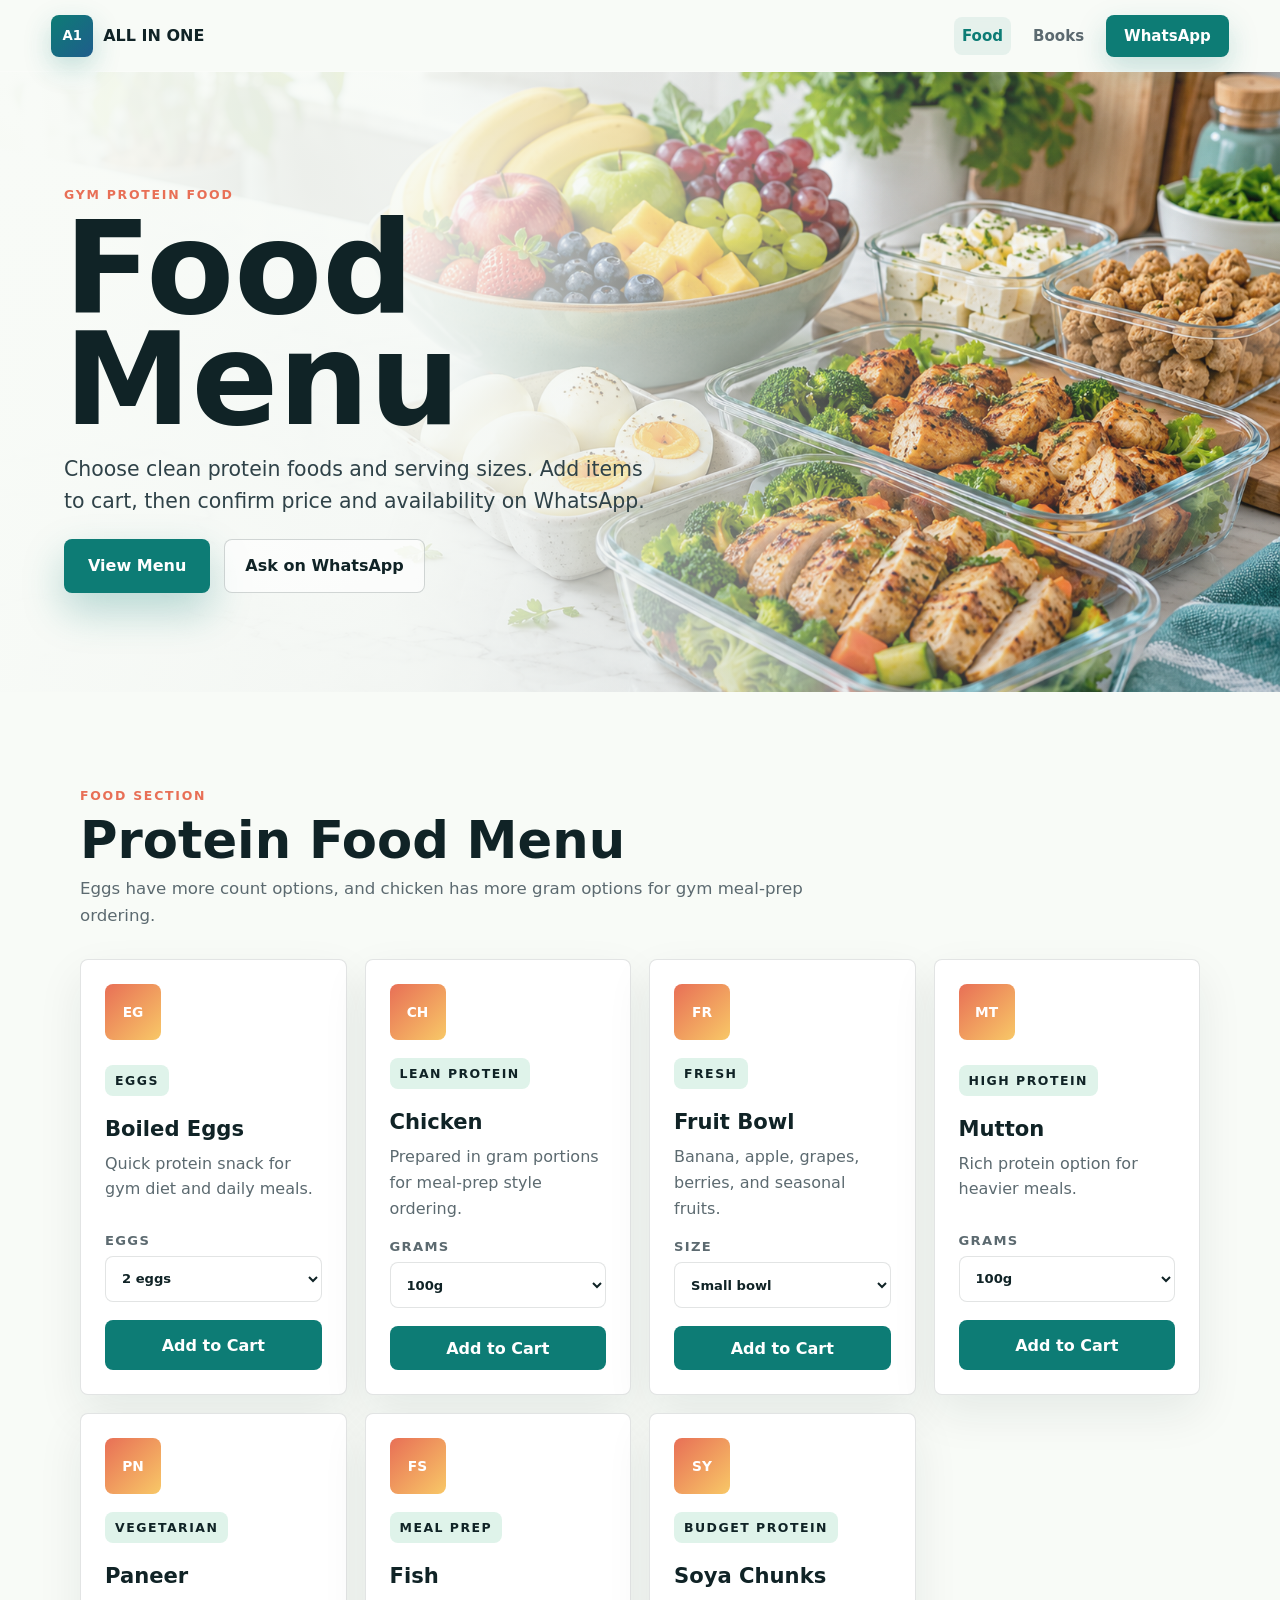
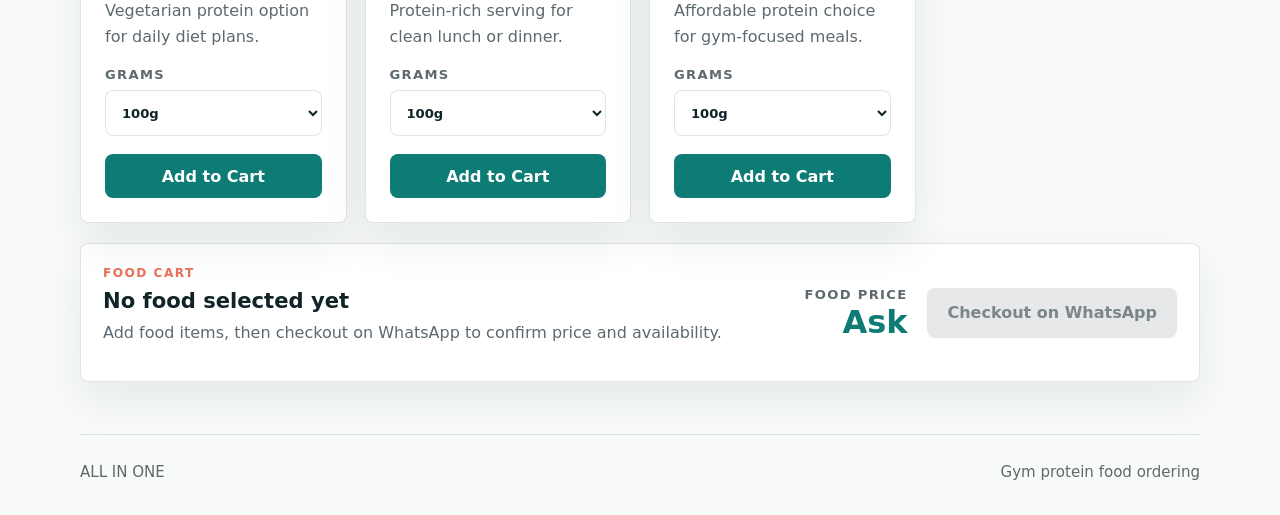
==== food.html @ ade4d728 "Initial commit: PES ALL IN ONE web application" ====
<!DOCTYPE html>
<html lang="en">
  <head>
    <meta charset="UTF-8" />
    <meta name="viewport" content="width=device-width, initial-scale=1.0" />
    <title>ALL IN ONE | Gym Protein Food</title>
    <meta
      name="description"
      content="Order gym protein foods like boiled eggs, chicken, fruit bowl, mutton, paneer, fish, and soya through WhatsApp."
    />
    <link rel="stylesheet" href="styles.css" />
  </head>
  <body data-page="food">
    <header class="site-header" aria-label="ALL IN ONE food header">
      <a class="brand" href="index.html" aria-label="ALL IN ONE home">
        <span class="brand-mark">A1</span>
        <span>ALL IN ONE</span>
      </a>
      <nav class="nav-actions" aria-label="Primary pages">
        <a class="active" href="food.html">Food</a>
        <a href="books.html">Books</a>
        <a class="nav-button js-whatsapp-link" href="#">WhatsApp</a>
      </nav>
    </header>

    <main>
      <section class="hero page-hero" aria-label="Gym food hero">
        <img
          class="hero-image"
          src="assets/food-hero.png"
          alt="Fruit bowl, boiled eggs, and grilled chicken meal prep"
        />
        <div class="hero-overlay" aria-hidden="true"></div>
        <div class="hero-content">
          <p class="eyebrow">Gym Protein Food</p>
          <h1>Food Menu</h1>
          <p class="hero-copy">
            Choose clean protein foods and serving sizes. Add items to cart, then confirm price and availability on WhatsApp.
          </p>
          <div class="hero-actions">
            <a class="primary-action" href="#food-menu">View Menu</a>
            <a class="secondary-action js-whatsapp-link" href="#">Ask on WhatsApp</a>
          </div>
        </div>
      </section>

      <section class="catalog-section" id="food-menu" aria-labelledby="food-title">
        <div class="section-heading">
          <p class="eyebrow">Food Section</p>
          <h2 id="food-title">Protein Food Menu</h2>
          <p class="section-copy">
            Eggs have more count options, and chicken has more gram options for gym meal-prep ordering.
          </p>
        </div>

        <div class="food-grid">
          <article class="food-card" data-food-name="Boiled Eggs">
            <div class="food-icon">EG</div>
            <div>
              <p class="subject">Eggs</p>
              <h3>Boiled Eggs</h3>
              <p>Quick protein snack for gym diet and daily meals.</p>
            </div>
            <label>
              Eggs
              <select class="food-serving">
                <option>2 eggs</option>
                <option>4 eggs</option>
                <option>6 eggs</option>
                <option>8 eggs</option>
                <option>10 eggs</option>
                <option>12 eggs</option>
                <option>15 eggs</option>
                <option>30 eggs</option>
              </select>
            </label>
            <button class="cart-button js-food-add" type="button">Add to Cart</button>
          </article>

          <article class="food-card" data-food-name="Chicken">
            <div class="food-icon">CH</div>
            <div>
              <p class="subject">Lean Protein</p>
              <h3>Chicken</h3>
              <p>Prepared in gram portions for meal-prep style ordering.</p>
            </div>
            <label>
              Grams
              <select class="food-serving">
                <option>100g</option>
                <option>150g</option>
                <option>200g</option>
                <option>250g</option>
                <option>300g</option>
                <option>500g</option>
                <option>750g</option>
                <option>1kg</option>
              </select>
            </label>
            <button class="cart-button js-food-add" type="button">Add to Cart</button>
          </article>

          <article class="food-card" data-food-name="Fruit Bowl">
            <div class="food-icon">FR</div>
            <div>
              <p class="subject">Fresh</p>
              <h3>Fruit Bowl</h3>
              <p>Banana, apple, grapes, berries, and seasonal fruits.</p>
            </div>
            <label>
              Size
              <select class="food-serving">
                <option>Small bowl</option>
                <option>Medium bowl</option>
                <option>Large bowl</option>
              </select>
            </label>
            <button class="cart-button js-food-add" type="button">Add to Cart</button>
          </article>

          <article class="food-card" data-food-name="Mutton">
            <div class="food-icon">MT</div>
            <div>
              <p class="subject">High Protein</p>
              <h3>Mutton</h3>
              <p>Rich protein option for heavier meals.</p>
            </div>
            <label>
              Grams
              <select class="food-serving">
                <option>100g</option>
                <option>250g</option>
                <option>500g</option>
                <option>750g</option>
                <option>1kg</option>
              </select>
            </label>
            <button class="cart-button js-food-add" type="button">Add to Cart</button>
          </article>

          <article class="food-card" data-food-name="Paneer">
            <div class="food-icon">PN</div>
            <div>
              <p class="subject">Vegetarian</p>
              <h3>Paneer</h3>
              <p>Vegetarian protein option for daily diet plans.</p>
            </div>
            <label>
              Grams
              <select class="food-serving">
                <option>100g</option>
                <option>250g</option>
                <option>500g</option>
                <option>750g</option>
                <option>1kg</option>
              </select>
            </label>
            <button class="cart-button js-food-add" type="button">Add to Cart</button>
          </article>

          <article class="food-card" data-food-name="Fish">
            <div class="food-icon">FS</div>
            <div>
              <p class="subject">Meal Prep</p>
              <h3>Fish</h3>
              <p>Protein-rich serving for clean lunch or dinner.</p>
            </div>
            <label>
              Grams
              <select class="food-serving">
                <option>100g</option>
                <option>250g</option>
                <option>500g</option>
                <option>750g</option>
                <option>1kg</option>
              </select>
            </label>
            <button class="cart-button js-food-add" type="button">Add to Cart</button>
          </article>

          <article class="food-card" data-food-name="Soya Chunks">
            <div class="food-icon">SY</div>
            <div>
              <p class="subject">Budget Protein</p>
              <h3>Soya Chunks</h3>
              <p>Affordable protein choice for gym-focused meals.</p>
            </div>
            <label>
              Grams
              <select class="food-serving">
                <option>100g</option>
                <option>250g</option>
                <option>500g</option>
                <option>750g</option>
                <option>1kg</option>
              </select>
            </label>
            <button class="cart-button js-food-add" type="button">Add to Cart</button>
          </article>
        </div>

        <aside class="cart-panel" aria-label="Food cart summary">
          <div>
            <div class="cart-header-row">
              <p class="cart-label">Food Cart</p>
              <button type="button" class="cart-clear-btn" id="cart-clear-btn" style="display: none;" aria-label="Clear all food items">Clear all</button>
            </div>
            <h3 id="cart-title">No food selected yet</h3>
            <p class="cart-note" id="cart-note">Add food items, then checkout on WhatsApp to confirm price and availability.</p>
            <ul class="cart-items" id="cart-items"></ul>
          </div>
          <div class="cart-total" aria-live="polite">
            <span id="cart-total-label">Food Price</span>
            <strong id="cart-total">Ask</strong>
          </div>
          <a class="cart-checkout js-whatsapp-link" href="#" aria-disabled="true">Checkout on WhatsApp</a>
        </aside>
      </section>
    </main>

    <footer class="site-footer">
      <span>ALL IN ONE</span>
      <span>Gym protein food ordering</span>
    </footer>

    <script src="script.js"></script>
  </body>
</html>
---- styles.css ----
:root {
  --ink: #102326;
  --muted: #5c6a70;
  --paper: #f8fbf7;
  --teal: #0d7c75;
  --mint: #dff3ea;
  --coral: #e86f56;
  --sun: #f8c867;
  --blue: #1f5d8c;
  --line: rgba(16, 35, 38, 0.12);
  --shadow: 0 24px 70px rgba(16, 35, 38, 0.16);
  font-family: Inter, ui-sans-serif, system-ui, -apple-system, BlinkMacSystemFont, "Segoe UI", sans-serif;
}

* {
  box-sizing: border-box;
}

html {
  scroll-behavior: smooth;
}

body {
  margin: 0;
  color: var(--ink);
  background: var(--paper);
  min-width: 320px;
}

a {
  color: inherit;
  text-decoration: none;
}

button,
select,
a {
  -webkit-tap-highlight-color: transparent;
}

a:focus-visible,
button:focus-visible,
select:focus-visible {
  outline: 3px solid rgba(232, 111, 86, 0.45);
  outline-offset: 3px;
}

.site-header {
  position: sticky;
  top: 0;
  z-index: 20;
  display: flex;
  align-items: center;
  justify-content: space-between;
  gap: 18px;
  min-height: 72px;
  padding: 14px clamp(18px, 4vw, 56px);
  border-bottom: 1px solid rgba(255, 255, 255, 0.26);
  background: rgba(248, 251, 247, 0.86);
  backdrop-filter: blur(18px);
}

.brand {
  display: inline-flex;
  align-items: center;
  gap: 10px;
  font-weight: 800;
  letter-spacing: 0;
  transition: transform 160ms ease;
}

.brand:hover {
  transform: translateY(-1px);
}

.brand-mark {
  display: grid;
  place-items: center;
  width: 42px;
  height: 42px;
  border-radius: 8px;
  color: #fff;
  background: linear-gradient(135deg, var(--teal), var(--blue));
  box-shadow: 0 10px 28px rgba(13, 124, 117, 0.24);
  font-size: 0.83rem;
}

.nav-actions {
  display: flex;
  align-items: center;
  gap: 14px;
  color: var(--muted);
  font-weight: 700;
  font-size: 0.94rem;
}

.nav-actions a {
  border-radius: 8px;
  transition: color 160ms ease, background 160ms ease, transform 160ms ease;
}

.nav-actions a:not(.nav-button) {
  padding: 10px 8px;
}

.nav-actions a:hover {
  color: var(--teal);
  transform: translateY(-1px);
}

.nav-actions a.active {
  color: var(--teal);
  background: rgba(13, 124, 117, 0.08);
}

.nav-button {
  display: inline-flex;
  align-items: center;
  justify-content: center;
  min-height: 42px;
  padding: 0 18px;
  border-radius: 8px;
  color: #fff;
  background: var(--teal);
  box-shadow: 0 12px 30px rgba(13, 124, 117, 0.22);
}

.nav-button:hover {
  color: #fff;
  background: #0b6d67;
  box-shadow: 0 16px 34px rgba(13, 124, 117, 0.28);
}

.hero {
  position: relative;
  min-height: min(760px, calc(100svh - 66px));
  isolation: isolate;
  overflow: hidden;
  display: grid;
  align-items: center;
  padding: clamp(44px, 7vw, 92px) clamp(18px, 5vw, 74px);
}

.landing-hero {
  position: relative;
  min-height: min(760px, calc(100svh - 66px));
  isolation: isolate;
  overflow: hidden;
  display: grid;
  align-items: center;
  padding: clamp(44px, 7vw, 92px) clamp(18px, 5vw, 74px);
}

.page-hero {
  min-height: min(620px, calc(100svh - 66px));
}

.hero-image,
.hero-overlay {
  position: absolute;
  inset: 0;
  width: 100%;
  height: 100%;
}

.hero-image {
  z-index: -3;
  object-fit: cover;
  object-position: 64% center;
}

.hero-overlay {
  z-index: -2;
  background:
    linear-gradient(90deg, rgba(248, 251, 247, 0.98) 0%, rgba(248, 251, 247, 0.88) 33%, rgba(248, 251, 247, 0.22) 69%, rgba(248, 251, 247, 0.05) 100%),
    linear-gradient(0deg, rgba(16, 35, 38, 0.1), rgba(16, 35, 38, 0.02));
}

.hero-content {
  max-width: 670px;
  padding-top: 16px;
}

.landing-content {
  max-width: 900px;
  padding-top: 16px;
}

.eyebrow {
  margin: 0 0 12px;
  color: var(--coral);
  font-size: 0.78rem;
  font-weight: 900;
  letter-spacing: 0.14em;
  text-transform: uppercase;
}

h1,
h2,
h3,
p {
  margin-top: 0;
}

h1 {
  margin-bottom: 18px;
  font-size: clamp(3.5rem, 10vw, 8.5rem);
  line-height: 0.86;
  letter-spacing: 0;
}

h2 {
  margin-bottom: 10px;
  font-size: clamp(2rem, 4vw, 3.6rem);
  line-height: 1;
  letter-spacing: 0;
}

h3 {
  margin-bottom: 10px;
  font-size: 1.32rem;
  letter-spacing: 0;
}

.hero-copy {
  max-width: 590px;
  color: #2f4248;
  font-size: clamp(1.05rem, 2vw, 1.28rem);
  line-height: 1.6;
}

.hero-price {
  display: flex;
  align-items: baseline;
  flex-wrap: wrap;
  gap: 12px 18px;
  margin: 28px 0;
}

.price {
  font-size: clamp(2.4rem, 5vw, 4.4rem);
  line-height: 1;
  font-weight: 900;
  color: var(--teal);
}

.compare {
  color: var(--muted);
  font-weight: 800;
}

.hero-actions {
  display: flex;
  align-items: center;
  flex-wrap: wrap;
  gap: 14px;
}

.choice-grid {
  display: grid;
  grid-template-columns: repeat(2, minmax(0, 1fr));
  gap: 18px;
  max-width: 840px;
  margin-top: 36px;
}

.choice-card {
  display: grid;
  grid-template-columns: auto 1fr;
  align-items: center;
  gap: 16px;
  min-height: 138px;
  padding: 22px;
  border: 1px solid rgba(16, 35, 38, 0.12);
  border-radius: 8px;
  background: rgba(255, 255, 255, 0.82);
  box-shadow: 0 20px 54px rgba(16, 35, 38, 0.14);
  backdrop-filter: blur(12px);
  transition: transform 180ms ease, box-shadow 180ms ease, border-color 180ms ease;
}

.choice-card:hover {
  transform: translateY(-4px);
  border-color: rgba(13, 124, 117, 0.28);
  box-shadow: 0 24px 64px rgba(16, 35, 38, 0.18);
}

.choice-icon {
  display: grid;
  place-items: center;
  width: 58px;
  height: 58px;
  border-radius: 8px;
  color: #fff;
  font-weight: 900;
}

.food-choice .choice-icon {
  background: linear-gradient(135deg, var(--coral), var(--sun));
}

.book-choice .choice-icon {
  background: linear-gradient(135deg, var(--teal), var(--blue));
}

.choice-card strong,
.choice-card small {
  display: block;
}

.choice-card strong {
  margin-bottom: 8px;
  font-size: 1.42rem;
}

.choice-card small {
  color: var(--muted);
  font-size: 0.96rem;
  line-height: 1.45;
}

.primary-action,
.secondary-action {
  display: inline-flex;
  align-items: center;
  justify-content: center;
  min-height: 54px;
  border-radius: 8px;
  font-weight: 900;
  transition: transform 160ms ease, box-shadow 160ms ease, background 160ms ease, border-color 160ms ease, color 160ms ease;
}

.primary-action {
  gap: 10px;
  padding: 0 24px;
  color: #fff;
  background: var(--teal);
  box-shadow: 0 18px 42px rgba(13, 124, 117, 0.28);
}

.primary-action:hover {
  transform: translateY(-2px);
  background: #0b6d67;
  box-shadow: 0 22px 50px rgba(13, 124, 117, 0.34);
}

.primary-action.dark {
  background: var(--ink);
  box-shadow: none;
}

.secondary-action {
  padding: 0 20px;
  border: 1px solid rgba(16, 35, 38, 0.18);
  background: rgba(255, 255, 255, 0.62);
  color: var(--ink);
}

.secondary-action:hover {
  transform: translateY(-2px);
  border-color: rgba(13, 124, 117, 0.36);
  background: #fff;
  box-shadow: 0 14px 32px rgba(16, 35, 38, 0.1);
}

.button-icon {
  display: inline-grid;
  place-items: center;
  width: 22px;
  height: 22px;
  flex: 0 0 auto;
}

.button-icon svg {
  display: block;
  width: 100%;
  height: 100%;
  fill: currentColor;
}

.value-strip {
  display: grid;
  grid-template-columns: repeat(3, minmax(0, 1fr));
  gap: 1px;
  width: min(1120px, calc(100% - 36px));
  margin: -44px auto 0;
  position: relative;
  z-index: 4;
  overflow: hidden;
  border-radius: 8px;
  background: var(--line);
  box-shadow: var(--shadow);
}

.value-strip div {
  min-height: 118px;
  padding: 26px;
  background: #fff;
}

.value-strip strong,
.value-strip span {
  display: block;
}

.value-strip strong {
  margin-bottom: 8px;
  font-size: 1.05rem;
}

.value-strip span {
  color: var(--muted);
  line-height: 1.45;
}

.catalog-section {
  width: min(1120px, calc(100% - 36px));
  margin: 96px auto 0;
}

.section-heading {
  max-width: 760px;
  margin-bottom: 30px;
}

.section-copy {
  margin-bottom: 0;
  color: var(--muted);
  font-size: 1.04rem;
  line-height: 1.6;
}

.books-section {
  margin-top: 72px;
}

.book-grid {
  display: grid;
  grid-template-columns: repeat(auto-fit, minmax(min(100%, 260px), 1fr));
  gap: 18px;
}

.food-grid {
  display: grid;
  grid-template-columns: repeat(auto-fit, minmax(min(100%, 260px), 1fr));
  gap: 18px;
}

.food-card {
  display: grid;
  gap: 18px;
  min-height: 370px;
  padding: 24px;
  border: 1px solid var(--line);
  border-radius: 8px;
  background: #fff;
  box-shadow: 0 18px 46px rgba(16, 35, 38, 0.08);
  transition: transform 180ms ease, box-shadow 180ms ease, border-color 180ms ease;
}

.food-card:hover,
.book-card:hover {
  transform: translateY(-4px);
  border-color: rgba(13, 124, 117, 0.24);
  box-shadow: 0 24px 58px rgba(16, 35, 38, 0.13);
}

.food-icon {
  display: grid;
  place-items: center;
  width: 56px;
  height: 56px;
  border-radius: 8px;
  color: #fff;
  background: linear-gradient(135deg, var(--coral), var(--sun));
  font-size: 0.86rem;
  font-weight: 900;
}

.food-card p:not(.subject) {
  margin-bottom: 0;
  color: var(--muted);
  line-height: 1.6;
}

.food-card label {
  display: grid;
  gap: 8px;
  margin-top: auto;
  color: var(--muted);
  font-size: 0.82rem;
  font-weight: 900;
  text-transform: uppercase;
  letter-spacing: 0.1em;
}

.food-serving {
  width: 100%;
  min-height: 46px;
  padding: 0 12px;
  border: 1px solid var(--line);
  border-radius: 8px;
  color: var(--ink);
  background: #fff;
  font: inherit;
  font-weight: 800;
  text-transform: none;
  letter-spacing: 0;
  transition: border-color 160ms ease, box-shadow 160ms ease;
}

.food-serving:hover,
.food-serving:focus {
  border-color: rgba(13, 124, 117, 0.44);
  box-shadow: 0 0 0 4px rgba(13, 124, 117, 0.08);
}

.book-card {
  display: grid;
  grid-template-rows: 13px 1fr;
  min-height: 360px;
  overflow: hidden;
  border: 1px solid var(--line);
  border-radius: 8px;
  background: #fff;
  box-shadow: 0 18px 46px rgba(16, 35, 38, 0.08);
  transition: transform 180ms ease, box-shadow 180ms ease, border-color 180ms ease;
}

.book-color {
  width: 100%;
}

.pharmacology {
  background: var(--teal);
}

.microbiology {
  background: var(--coral);
}

.pathology {
  background: var(--blue);
}

.book-details {
  display: flex;
  flex-direction: column;
  padding: 28px;
}

.subject {
  width: fit-content;
  margin-bottom: 20px;
  padding: 8px 10px;
  border-radius: 8px;
  color: var(--ink);
  background: var(--mint);
  font-size: 0.78rem;
  font-weight: 900;
  text-transform: uppercase;
  letter-spacing: 0.12em;
}

.book-details > p:last-of-type {
  margin-bottom: 24px;
  color: var(--muted);
  line-height: 1.6;
}

.book-buy-row {
  display: flex;
  align-items: center;
  justify-content: space-between;
  gap: 12px;
  margin-top: auto;
  padding-top: 22px;
  border-top: 1px solid var(--line);
}

.book-price {
  color: var(--ink);
  font-size: 1.42rem;
  font-weight: 900;
}

.cart-button,
.cart-checkout {
  border: 0;
  border-radius: 8px;
  font: inherit;
  font-weight: 900;
  cursor: pointer;
  transition: transform 160ms ease, background 160ms ease, color 160ms ease, box-shadow 160ms ease;
}

.cart-button {
  min-height: 44px;
  padding: 0 16px;
  color: #fff;
  background: var(--teal);
}

.cart-button:hover,
.cart-checkout:hover {
  transform: translateY(-2px);
  box-shadow: 0 14px 30px rgba(16, 35, 38, 0.16);
}

.cart-button:hover {
  background: #0b6d67;
}

.cart-button.is-selected {
  color: var(--ink);
  background: var(--sun);
}

.cart-panel {
  display: grid;
  grid-template-columns: 1fr auto auto;
  align-items: center;
  gap: 20px;
  margin-top: 20px;
  padding: 22px;
  border: 1px solid var(--line);
  border-radius: 8px;
  background: #fff;
  box-shadow: 0 18px 46px rgba(16, 35, 38, 0.08);
}

.cart-header-row {
  display: flex;
  align-items: center;
  justify-content: space-between;
  gap: 12px;
  margin-bottom: 8px;
}

.cart-label {
  margin-bottom: 0;
  color: var(--coral);
  font-size: 0.76rem;
  font-weight: 900;
  letter-spacing: 0.12em;
  text-transform: uppercase;
}

.cart-clear-btn {
  display: inline-flex;
  align-items: center;
  gap: 4px;
  padding: 4px 10px;
  border: 1px solid rgba(220, 38, 38, 0.25);
  border-radius: 6px;
  background: rgba(220, 38, 38, 0.08);
  color: #dc2626;
  font-family: inherit;
  font-size: 0.76rem;
  font-weight: 700;
  cursor: pointer;
  transition: all 0.2s ease;
}

.cart-clear-btn:hover {
  background: #dc2626;
  color: #ffffff;
  border-color: #dc2626;
  box-shadow: 0 4px 12px rgba(220, 38, 38, 0.2);
}

.cart-panel h3 {
  margin-bottom: 8px;
}

.cart-note {
  margin-bottom: 0;
  color: var(--muted);
  line-height: 1.5;
}

.cart-items {
  display: grid;
  gap: 8px;
  margin: 14px 0 0;
  padding: 0;
  list-style: none;
}

.cart-items li {
  display: flex;
  align-items: center;
  justify-content: space-between;
  gap: 12px;
  padding: 8px 12px;
  border-radius: 8px;
  color: var(--ink);
  background: var(--mint);
  font-weight: 800;
  line-height: 1.35;
  transition: transform 0.15s ease, background 0.15s ease;
}

.cart-item-name {
  flex: 1;
  min-width: 0;
  word-break: break-word;
}

.cart-item-remove {
  display: inline-flex;
  align-items: center;
  gap: 6px;
  padding: 5px 10px;
  border: 1px solid rgba(220, 38, 38, 0.25);
  border-radius: 6px;
  background: #ffffff;
  color: #dc2626;
  font-family: inherit;
  font-size: 0.78rem;
  font-weight: 700;
  line-height: 1;
  cursor: pointer;
  flex-shrink: 0;
  transition: all 0.18s ease;
  box-shadow: 0 1px 3px rgba(16, 35, 38, 0.06);
}

.cart-item-remove svg {
  display: block;
  flex-shrink: 0;
}

.cart-item-remove:hover {
  background: #dc2626;
  border-color: #dc2626;
  color: #ffffff;
  transform: translateY(-1px);
  box-shadow: 0 4px 12px rgba(220, 38, 38, 0.25);
}

.cart-item-remove:active {
  transform: translateY(0);
}

.cart-total {
  display: grid;
  gap: 4px;
  min-width: 118px;
  text-align: right;
}

.cart-total span {
  color: var(--muted);
  font-size: 0.82rem;
  font-weight: 800;
  text-transform: uppercase;
  letter-spacing: 0.1em;
}

.cart-total strong {
  color: var(--teal);
  font-size: 2rem;
  line-height: 1;
}

.cart-checkout {
  display: inline-flex;
  align-items: center;
  justify-content: center;
  min-height: 50px;
  padding: 0 20px;
  color: #fff;
  background: var(--ink);
  white-space: nowrap;
}

.cart-checkout[aria-disabled="true"] {
  pointer-events: none;
  color: rgba(16, 35, 38, 0.5);
  background: rgba(16, 35, 38, 0.1);
}

.booking-section {
  display: flex;
  align-items: center;
  justify-content: space-between;
  gap: 28px;
  width: min(1120px, calc(100% - 36px));
  margin: 42px auto 0;
  padding: clamp(28px, 5vw, 52px);
  border-radius: 8px;
  color: #fff;
  background:
    linear-gradient(135deg, rgba(16, 35, 38, 0.96), rgba(13, 124, 117, 0.92)),
    radial-gradient(circle at 85% 20%, rgba(248, 200, 103, 0.42), transparent 28%);
}

.booking-copy {
  max-width: 680px;
}

.booking-copy .eyebrow {
  color: var(--sun);
}

.booking-copy p:last-child {
  margin-bottom: 0;
  color: rgba(255, 255, 255, 0.78);
  line-height: 1.6;
}

.site-footer {
  display: flex;
  align-items: center;
  justify-content: space-between;
  gap: 16px;
  width: min(1120px, calc(100% - 36px));
  margin: 52px auto 0;
  padding: 28px 0 34px;
  color: var(--muted);
  border-top: 1px solid var(--line);
  font-size: 0.94rem;
}

@media (max-width: 920px) {
  .cart-panel {
    grid-template-columns: 1fr;
    align-items: stretch;
  }

  .cart-total {
    text-align: left;
  }

  .cart-checkout {
    width: 100%;
  }
}

@media (max-width: 820px) {
  .site-header {
    min-height: 64px;
    padding-block: 12px;
  }

  .nav-actions {
    gap: 8px;
    font-size: 0.9rem;
  }

  .nav-actions a:not(.nav-button) {
    padding-inline: 7px;
  }

  .hero,
  .landing-hero,
  .page-hero {
    min-height: auto;
    padding: 58px 18px 86px;
  }

  .hero-image {
    object-position: 72% center;
  }

  .hero-overlay {
    background:
      linear-gradient(180deg, rgba(248, 251, 247, 0.98) 0%, rgba(248, 251, 247, 0.91) 55%, rgba(248, 251, 247, 0.36) 100%),
      linear-gradient(90deg, rgba(248, 251, 247, 0.96), rgba(248, 251, 247, 0.5));
  }

  h1 {
    font-size: clamp(3.2rem, 16vw, 5.8rem);
  }

  h2 {
    font-size: clamp(2rem, 8vw, 3.1rem);
  }

  .choice-grid,
  .booking-section {
    grid-template-columns: 1fr;
  }

  .value-strip {
    grid-template-columns: 1fr;
    margin-top: -44px;
  }

  .value-strip div {
    min-height: auto;
  }

  .booking-section {
    display: grid;
  }

  .catalog-section {
    margin-top: 72px;
  }
}

@media (max-width: 620px) {
  .site-header {
    align-items: stretch;
    flex-direction: column;
    gap: 10px;
    padding-inline: 14px;
  }

  .brand {
    justify-content: space-between;
    width: 100%;
  }

  .nav-actions {
    display: grid;
    grid-template-columns: repeat(3, minmax(0, 1fr));
    width: 100%;
  }

  .nav-actions a {
    justify-content: center;
    text-align: center;
  }

  .nav-actions:not(:has(.nav-button)) {
    grid-template-columns: repeat(2, minmax(0, 1fr));
  }

  .nav-button {
    min-height: 40px;
    padding: 0 10px;
  }

  .hero-actions,
  .choice-card,
  .primary-action,
  .secondary-action {
    width: 100%;
  }

  .choice-card {
    grid-template-columns: 1fr;
    min-height: auto;
  }

  .hero-price {
    display: grid;
    gap: 8px;
  }

  .price {
    font-size: clamp(2rem, 11vw, 3.1rem);
  }

  .book-card,
  .food-card {
    min-height: auto;
  }

  .book-buy-row {
    align-items: stretch;
    flex-direction: column;
  }

  .cart-button {
    width: 100%;
  }

  .site-footer {
    display: grid;
  }
}

@media (max-width: 420px) {
  .hero,
  .landing-hero,
  .page-hero {
    padding-top: 42px;
    padding-bottom: 68px;
  }

  h1 {
    font-size: clamp(2.8rem, 15vw, 4.2rem);
  }

  .hero-copy,
  .section-copy {
    font-size: 1rem;
  }

  .catalog-section,
  .site-footer {
    width: min(100% - 28px, 1120px);
  }

  .food-card,
  .book-details,
  .cart-panel {
    padding: 20px;
  }
}
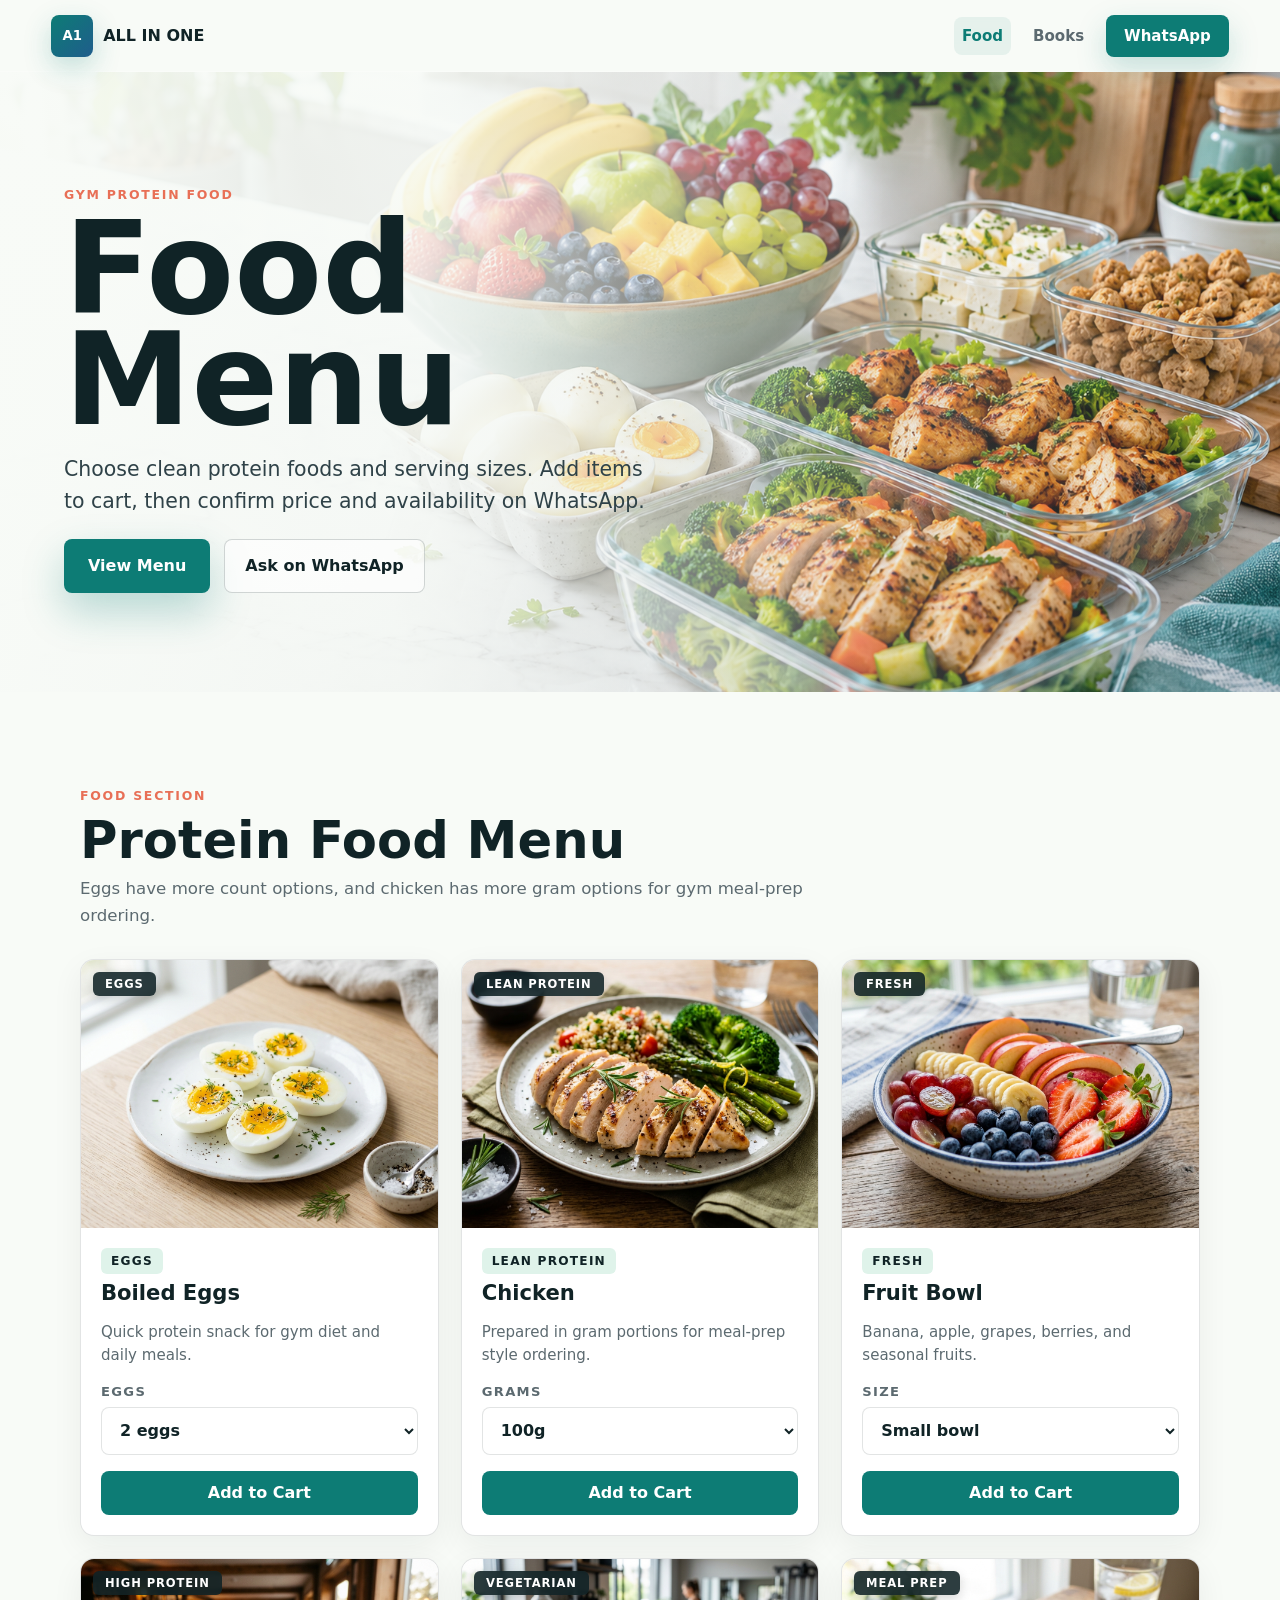
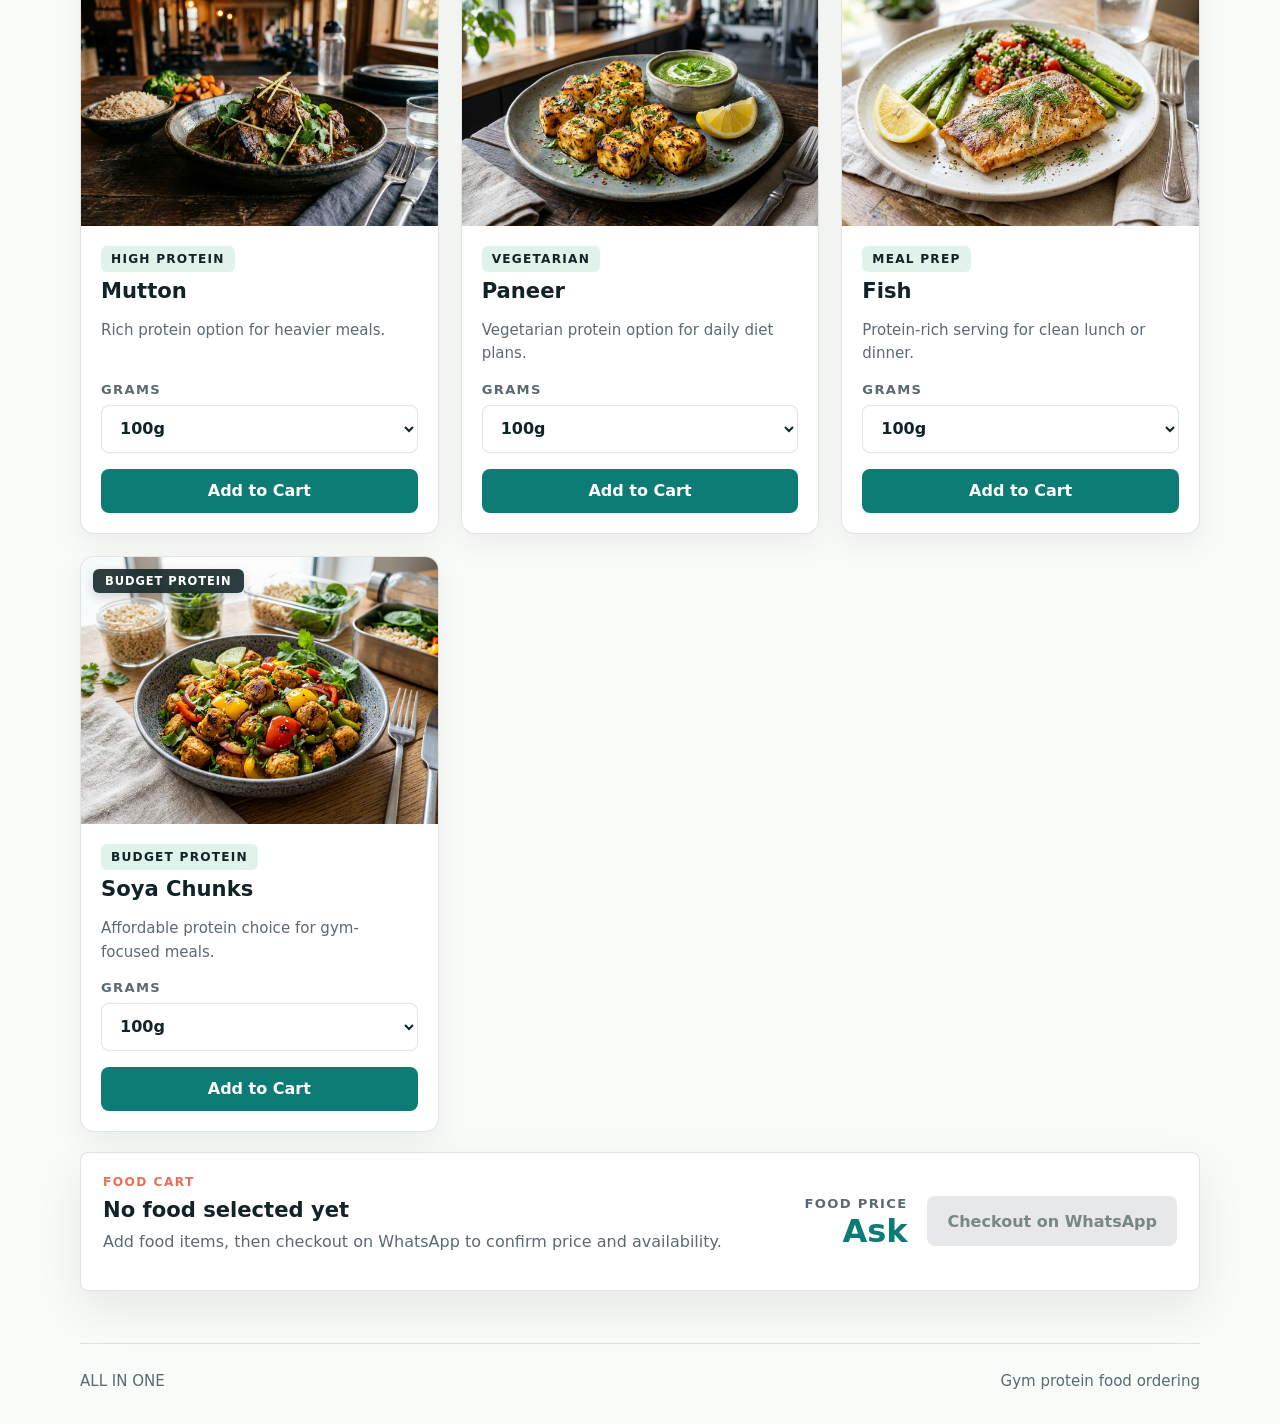
==== commit f341a8c6: "Add high clarity food and book images with enhanced mobile responsiveness" ====
--- a/food.html
+++ b/food.html
@@ -55,147 +55,182 @@
 
         <div class="food-grid">
           <article class="food-card" data-food-name="Boiled Eggs">
-            <div class="food-icon">EG</div>
-            <div>
-              <p class="subject">Eggs</p>
-              <h3>Boiled Eggs</h3>
-              <p>Quick protein snack for gym diet and daily meals.</p>
-            </div>
-            <label>
-              Eggs
-              <select class="food-serving">
-                <option>2 eggs</option>
-                <option>4 eggs</option>
-                <option>6 eggs</option>
-                <option>8 eggs</option>
-                <option>10 eggs</option>
-                <option>12 eggs</option>
-                <option>15 eggs</option>
-                <option>30 eggs</option>
-              </select>
-            </label>
-            <button class="cart-button js-food-add" type="button">Add to Cart</button>
+            <div class="food-media">
+              <img src="assets/food-boiled-eggs.jpg" alt="Boiled Eggs" class="food-img" loading="lazy" />
+              <span class="food-badge">Eggs</span>
+            </div>
+            <div class="food-body">
+              <div>
+                <p class="subject">Eggs</p>
+                <h3>Boiled Eggs</h3>
+                <p>Quick protein snack for gym diet and daily meals.</p>
+              </div>
+              <label>
+                Eggs
+                <select class="food-serving">
+                  <option>2 eggs</option>
+                  <option>4 eggs</option>
+                  <option>6 eggs</option>
+                  <option>8 eggs</option>
+                  <option>10 eggs</option>
+                  <option>12 eggs</option>
+                  <option>15 eggs</option>
+                  <option>30 eggs</option>
+                </select>
+              </label>
+              <button class="cart-button js-food-add" type="button">Add to Cart</button>
+            </div>
           </article>
 
           <article class="food-card" data-food-name="Chicken">
-            <div class="food-icon">CH</div>
-            <div>
-              <p class="subject">Lean Protein</p>
-              <h3>Chicken</h3>
-              <p>Prepared in gram portions for meal-prep style ordering.</p>
-            </div>
-            <label>
-              Grams
-              <select class="food-serving">
-                <option>100g</option>
-                <option>150g</option>
-                <option>200g</option>
-                <option>250g</option>
-                <option>300g</option>
-                <option>500g</option>
-                <option>750g</option>
-                <option>1kg</option>
-              </select>
-            </label>
-            <button class="cart-button js-food-add" type="button">Add to Cart</button>
+            <div class="food-media">
+              <img src="assets/food-chicken.jpg" alt="Chicken Breast" class="food-img" loading="lazy" />
+              <span class="food-badge">Lean Protein</span>
+            </div>
+            <div class="food-body">
+              <div>
+                <p class="subject">Lean Protein</p>
+                <h3>Chicken</h3>
+                <p>Prepared in gram portions for meal-prep style ordering.</p>
+              </div>
+              <label>
+                Grams
+                <select class="food-serving">
+                  <option>100g</option>
+                  <option>150g</option>
+                  <option>200g</option>
+                  <option>250g</option>
+                  <option>300g</option>
+                  <option>500g</option>
+                  <option>750g</option>
+                  <option>1kg</option>
+                </select>
+              </label>
+              <button class="cart-button js-food-add" type="button">Add to Cart</button>
+            </div>
           </article>
 
           <article class="food-card" data-food-name="Fruit Bowl">
-            <div class="food-icon">FR</div>
-            <div>
-              <p class="subject">Fresh</p>
-              <h3>Fruit Bowl</h3>
-              <p>Banana, apple, grapes, berries, and seasonal fruits.</p>
-            </div>
-            <label>
-              Size
-              <select class="food-serving">
-                <option>Small bowl</option>
-                <option>Medium bowl</option>
-                <option>Large bowl</option>
-              </select>
-            </label>
-            <button class="cart-button js-food-add" type="button">Add to Cart</button>
+            <div class="food-media">
+              <img src="assets/food-fruit-bowl.jpg" alt="Fresh Fruit Bowl" class="food-img" loading="lazy" />
+              <span class="food-badge">Fresh</span>
+            </div>
+            <div class="food-body">
+              <div>
+                <p class="subject">Fresh</p>
+                <h3>Fruit Bowl</h3>
+                <p>Banana, apple, grapes, berries, and seasonal fruits.</p>
+              </div>
+              <label>
+                Size
+                <select class="food-serving">
+                  <option>Small bowl</option>
+                  <option>Medium bowl</option>
+                  <option>Large bowl</option>
+                </select>
+              </label>
+              <button class="cart-button js-food-add" type="button">Add to Cart</button>
+            </div>
           </article>
 
           <article class="food-card" data-food-name="Mutton">
-            <div class="food-icon">MT</div>
-            <div>
-              <p class="subject">High Protein</p>
-              <h3>Mutton</h3>
-              <p>Rich protein option for heavier meals.</p>
-            </div>
-            <label>
-              Grams
-              <select class="food-serving">
-                <option>100g</option>
-                <option>250g</option>
-                <option>500g</option>
-                <option>750g</option>
-                <option>1kg</option>
-              </select>
-            </label>
-            <button class="cart-button js-food-add" type="button">Add to Cart</button>
+            <div class="food-media">
+              <img src="assets/food-mutton.jpg" alt="Tender Mutton Meal" class="food-img" loading="lazy" />
+              <span class="food-badge">High Protein</span>
+            </div>
+            <div class="food-body">
+              <div>
+                <p class="subject">High Protein</p>
+                <h3>Mutton</h3>
+                <p>Rich protein option for heavier meals.</p>
+              </div>
+              <label>
+                Grams
+                <select class="food-serving">
+                  <option>100g</option>
+                  <option>250g</option>
+                  <option>500g</option>
+                  <option>750g</option>
+                  <option>1kg</option>
+                </select>
+              </label>
+              <button class="cart-button js-food-add" type="button">Add to Cart</button>
+            </div>
           </article>
 
           <article class="food-card" data-food-name="Paneer">
-            <div class="food-icon">PN</div>
-            <div>
-              <p class="subject">Vegetarian</p>
-              <h3>Paneer</h3>
-              <p>Vegetarian protein option for daily diet plans.</p>
-            </div>
-            <label>
-              Grams
-              <select class="food-serving">
-                <option>100g</option>
-                <option>250g</option>
-                <option>500g</option>
-                <option>750g</option>
-                <option>1kg</option>
-              </select>
-            </label>
-            <button class="cart-button js-food-add" type="button">Add to Cart</button>
+            <div class="food-media">
+              <img src="assets/food-paneer.jpg" alt="Grilled Paneer Cubes" class="food-img" loading="lazy" />
+              <span class="food-badge">Vegetarian</span>
+            </div>
+            <div class="food-body">
+              <div>
+                <p class="subject">Vegetarian</p>
+                <h3>Paneer</h3>
+                <p>Vegetarian protein option for daily diet plans.</p>
+              </div>
+              <label>
+                Grams
+                <select class="food-serving">
+                  <option>100g</option>
+                  <option>250g</option>
+                  <option>500g</option>
+                  <option>750g</option>
+                  <option>1kg</option>
+                </select>
+              </label>
+              <button class="cart-button js-food-add" type="button">Add to Cart</button>
+            </div>
           </article>
 
           <article class="food-card" data-food-name="Fish">
-            <div class="food-icon">FS</div>
-            <div>
-              <p class="subject">Meal Prep</p>
-              <h3>Fish</h3>
-              <p>Protein-rich serving for clean lunch or dinner.</p>
-            </div>
-            <label>
-              Grams
-              <select class="food-serving">
-                <option>100g</option>
-                <option>250g</option>
-                <option>500g</option>
-                <option>750g</option>
-                <option>1kg</option>
-              </select>
-            </label>
-            <button class="cart-button js-food-add" type="button">Add to Cart</button>
+            <div class="food-media">
+              <img src="assets/food-fish.jpg" alt="Seared Fish Fillet" class="food-img" loading="lazy" />
+              <span class="food-badge">Meal Prep</span>
+            </div>
+            <div class="food-body">
+              <div>
+                <p class="subject">Meal Prep</p>
+                <h3>Fish</h3>
+                <p>Protein-rich serving for clean lunch or dinner.</p>
+              </div>
+              <label>
+                Grams
+                <select class="food-serving">
+                  <option>100g</option>
+                  <option>250g</option>
+                  <option>500g</option>
+                  <option>750g</option>
+                  <option>1kg</option>
+                </select>
+              </label>
+              <button class="cart-button js-food-add" type="button">Add to Cart</button>
+            </div>
           </article>
 
           <article class="food-card" data-food-name="Soya Chunks">
-            <div class="food-icon">SY</div>
-            <div>
-              <p class="subject">Budget Protein</p>
-              <h3>Soya Chunks</h3>
-              <p>Affordable protein choice for gym-focused meals.</p>
-            </div>
-            <label>
-              Grams
-              <select class="food-serving">
-                <option>100g</option>
-                <option>250g</option>
-                <option>500g</option>
-                <option>750g</option>
-                <option>1kg</option>
-              </select>
-            </label>
-            <button class="cart-button js-food-add" type="button">Add to Cart</button>
+            <div class="food-media">
+              <img src="assets/food-soya-chunks.jpg" alt="Soya Chunks Meal" class="food-img" loading="lazy" />
+              <span class="food-badge">Budget Protein</span>
+            </div>
+            <div class="food-body">
+              <div>
+                <p class="subject">Budget Protein</p>
+                <h3>Soya Chunks</h3>
+                <p>Affordable protein choice for gym-focused meals.</p>
+              </div>
+              <label>
+                Grams
+                <select class="food-serving">
+                  <option>100g</option>
+                  <option>250g</option>
+                  <option>500g</option>
+                  <option>750g</option>
+                  <option>1kg</option>
+                </select>
+              </label>
+              <button class="cart-button js-food-add" type="button">Add to Cart</button>
+            </div>
           </article>
         </div>
 
--- a/styles.css
+++ b/styles.css
@@ -440,47 +440,91 @@
   gap: 18px;
 }
 
-.food-grid {
-  display: grid;
-  grid-template-columns: repeat(auto-fit, minmax(min(100%, 260px), 1fr));
-  gap: 18px;
-}
-
-.food-card {
-  display: grid;
-  gap: 18px;
-  min-height: 370px;
-  padding: 24px;
+.food-grid,
+.book-grid {
+  display: grid;
+  grid-template-columns: repeat(auto-fill, minmax(280px, 1fr));
+  gap: 22px;
+}
+
+.food-card,
+.book-card {
+  display: flex;
+  flex-direction: column;
+  overflow: hidden;
   border: 1px solid var(--line);
-  border-radius: 8px;
+  border-radius: 14px;
   background: #fff;
-  box-shadow: 0 18px 46px rgba(16, 35, 38, 0.08);
-  transition: transform 180ms ease, box-shadow 180ms ease, border-color 180ms ease;
+  box-shadow: 0 10px 32px rgba(16, 35, 38, 0.06);
+  transition: transform 220ms ease, box-shadow 220ms ease, border-color 220ms ease;
 }
 
 .food-card:hover,
 .book-card:hover {
   transform: translateY(-4px);
-  border-color: rgba(13, 124, 117, 0.24);
-  box-shadow: 0 24px 58px rgba(16, 35, 38, 0.13);
-}
-
-.food-icon {
-  display: grid;
-  place-items: center;
-  width: 56px;
-  height: 56px;
-  border-radius: 8px;
+  border-color: rgba(13, 124, 117, 0.3);
+  box-shadow: 0 20px 48px rgba(16, 35, 38, 0.12);
+}
+
+.food-media,
+.book-media {
+  position: relative;
+  width: 100%;
+  aspect-ratio: 4 / 3;
+  overflow: hidden;
+  background: #edf3f0;
+}
+
+.food-img,
+.book-img {
+  width: 100%;
+  height: 100%;
+  object-fit: cover;
+  display: block;
+  transition: transform 380ms cubic-bezier(0.16, 1, 0.3, 1);
+}
+
+.food-card:hover .food-img,
+.book-card:hover .book-img {
+  transform: scale(1.05);
+}
+
+.food-badge,
+.book-badge {
+  position: absolute;
+  top: 12px;
+  left: 12px;
+  padding: 5px 12px;
+  border-radius: 6px;
+  background: rgba(16, 35, 38, 0.88);
+  backdrop-filter: blur(8px);
+  -webkit-backdrop-filter: blur(8px);
   color: #fff;
-  background: linear-gradient(135deg, var(--coral), var(--sun));
-  font-size: 0.86rem;
-  font-weight: 900;
+  font-size: 0.72rem;
+  font-weight: 800;
+  letter-spacing: 0.08em;
+  text-transform: uppercase;
+  box-shadow: 0 4px 12px rgba(0, 0, 0, 0.16);
+}
+
+.food-body {
+  display: flex;
+  flex-direction: column;
+  flex: 1;
+  padding: 20px;
+  gap: 16px;
+}
+
+.food-body > div:first-child {
+  display: grid;
+  gap: 6px;
 }
 
 .food-card p:not(.subject) {
   margin-bottom: 0;
   color: var(--muted);
-  line-height: 1.6;
+  line-height: 1.55;
+  font-size: 0.94rem;
 }
 
 .food-card label {
@@ -496,76 +540,54 @@
 
 .food-serving {
   width: 100%;
-  min-height: 46px;
-  padding: 0 12px;
+  min-height: 48px;
+  padding: 0 14px;
   border: 1px solid var(--line);
   border-radius: 8px;
   color: var(--ink);
   background: #fff;
-  font: inherit;
-  font-weight: 800;
+  font-family: inherit;
+  font-size: 1rem;
+  font-weight: 700;
   text-transform: none;
   letter-spacing: 0;
   transition: border-color 160ms ease, box-shadow 160ms ease;
+  cursor: pointer;
 }
 
 .food-serving:hover,
 .food-serving:focus {
-  border-color: rgba(13, 124, 117, 0.44);
-  box-shadow: 0 0 0 4px rgba(13, 124, 117, 0.08);
-}
-
-.book-card {
-  display: grid;
-  grid-template-rows: 13px 1fr;
-  min-height: 360px;
-  overflow: hidden;
-  border: 1px solid var(--line);
-  border-radius: 8px;
-  background: #fff;
-  box-shadow: 0 18px 46px rgba(16, 35, 38, 0.08);
-  transition: transform 180ms ease, box-shadow 180ms ease, border-color 180ms ease;
-}
-
-.book-color {
-  width: 100%;
-}
-
-.pharmacology {
-  background: var(--teal);
-}
-
-.microbiology {
-  background: var(--coral);
-}
-
-.pathology {
-  background: var(--blue);
+  border-color: rgba(13, 124, 117, 0.5);
+  box-shadow: 0 0 0 4px rgba(13, 124, 117, 0.1);
+  outline: none;
 }
 
 .book-details {
   display: flex;
   flex-direction: column;
-  padding: 28px;
+  flex: 1;
+  padding: 20px;
+  gap: 12px;
 }
 
 .subject {
   width: fit-content;
-  margin-bottom: 20px;
-  padding: 8px 10px;
-  border-radius: 8px;
+  margin-bottom: 0;
+  padding: 6px 10px;
+  border-radius: 6px;
   color: var(--ink);
   background: var(--mint);
-  font-size: 0.78rem;
+  font-size: 0.76rem;
   font-weight: 900;
   text-transform: uppercase;
-  letter-spacing: 0.12em;
+  letter-spacing: 0.1em;
 }
 
 .book-details > p:last-of-type {
-  margin-bottom: 24px;
+  margin-bottom: 0;
   color: var(--muted);
-  line-height: 1.6;
+  line-height: 1.55;
+  font-size: 0.94rem;
 }
 
 .book-buy-row {
@@ -574,7 +596,7 @@
   justify-content: space-between;
   gap: 12px;
   margin-top: auto;
-  padding-top: 22px;
+  padding-top: 18px;
   border-top: 1px solid var(--line);
 }
 
@@ -901,37 +923,67 @@
   }
 }
 
-@media (max-width: 620px) {
+@media (max-width: 680px) {
   .site-header {
-    align-items: stretch;
-    flex-direction: column;
+    flex-direction: row;
+    align-items: center;
+    justify-content: space-between;
     gap: 10px;
-    padding-inline: 14px;
+    padding: 10px 14px;
+    min-height: 58px;
   }
 
   .brand {
-    justify-content: space-between;
-    width: 100%;
+    gap: 8px;
+  }
+
+  .brand-mark {
+    width: 36px;
+    height: 36px;
+    font-size: 0.78rem;
+  }
+
+  .brand span:last-child {
+    font-size: 0.92rem;
   }
 
   .nav-actions {
-    display: grid;
-    grid-template-columns: repeat(3, minmax(0, 1fr));
-    width: 100%;
-  }
-
-  .nav-actions a {
-    justify-content: center;
-    text-align: center;
-  }
-
-  .nav-actions:not(:has(.nav-button)) {
-    grid-template-columns: repeat(2, minmax(0, 1fr));
+    display: flex;
+    align-items: center;
+    gap: 6px;
+    font-size: 0.84rem;
+  }
+
+  .nav-actions a:not(.nav-button) {
+    padding: 6px 8px;
   }
 
   .nav-button {
-    min-height: 40px;
-    padding: 0 10px;
+    min-height: 36px;
+    padding: 0 12px;
+    font-size: 0.8rem;
+    border-radius: 6px;
+  }
+
+  .food-grid,
+  .book-grid {
+    grid-template-columns: 1fr;
+    gap: 18px;
+  }
+
+  .food-media,
+  .book-media {
+    aspect-ratio: 16 / 10;
+  }
+
+  .food-card {
+    padding: 0;
+  }
+
+  .food-body,
+  .book-details {
+    padding: 16px;
+    gap: 12px;
   }
 
   .hero-actions,
@@ -955,11 +1007,6 @@
     font-size: clamp(2rem, 11vw, 3.1rem);
   }
 
-  .book-card,
-  .food-card {
-    min-height: auto;
-  }
-
   .book-buy-row {
     align-items: stretch;
     flex-direction: column;
@@ -967,10 +1014,22 @@
 
   .cart-button {
     width: 100%;
+    min-height: 48px;
+  }
+
+  .cart-panel {
+    padding: 18px;
+  }
+
+  .cart-checkout {
+    width: 100%;
+    min-height: 50px;
   }
 
   .site-footer {
     display: grid;
+    gap: 8px;
+    text-align: center;
   }
 }
 
@@ -978,27 +1037,41 @@
   .hero,
   .landing-hero,
   .page-hero {
-    padding-top: 42px;
-    padding-bottom: 68px;
+    padding-top: 36px;
+    padding-bottom: 54px;
   }
 
   h1 {
-    font-size: clamp(2.8rem, 15vw, 4.2rem);
+    font-size: clamp(2.4rem, 13vw, 3.8rem);
   }
 
   .hero-copy,
   .section-copy {
-    font-size: 1rem;
+    font-size: 0.94rem;
   }
 
   .catalog-section,
   .site-footer {
-    width: min(100% - 28px, 1120px);
-  }
-
-  .food-card,
+    width: min(100% - 24px, 1120px);
+  }
+
+  .food-card {
+    padding: 0;
+  }
+
+  .food-body,
   .book-details,
   .cart-panel {
-    padding: 20px;
-  }
-}
+    padding: 14px;
+  }
+
+  .cart-items li {
+    padding: 8px 10px;
+    font-size: 0.88rem;
+  }
+
+  .cart-item-remove {
+    padding: 4px 8px;
+    font-size: 0.72rem;
+  }
+}
